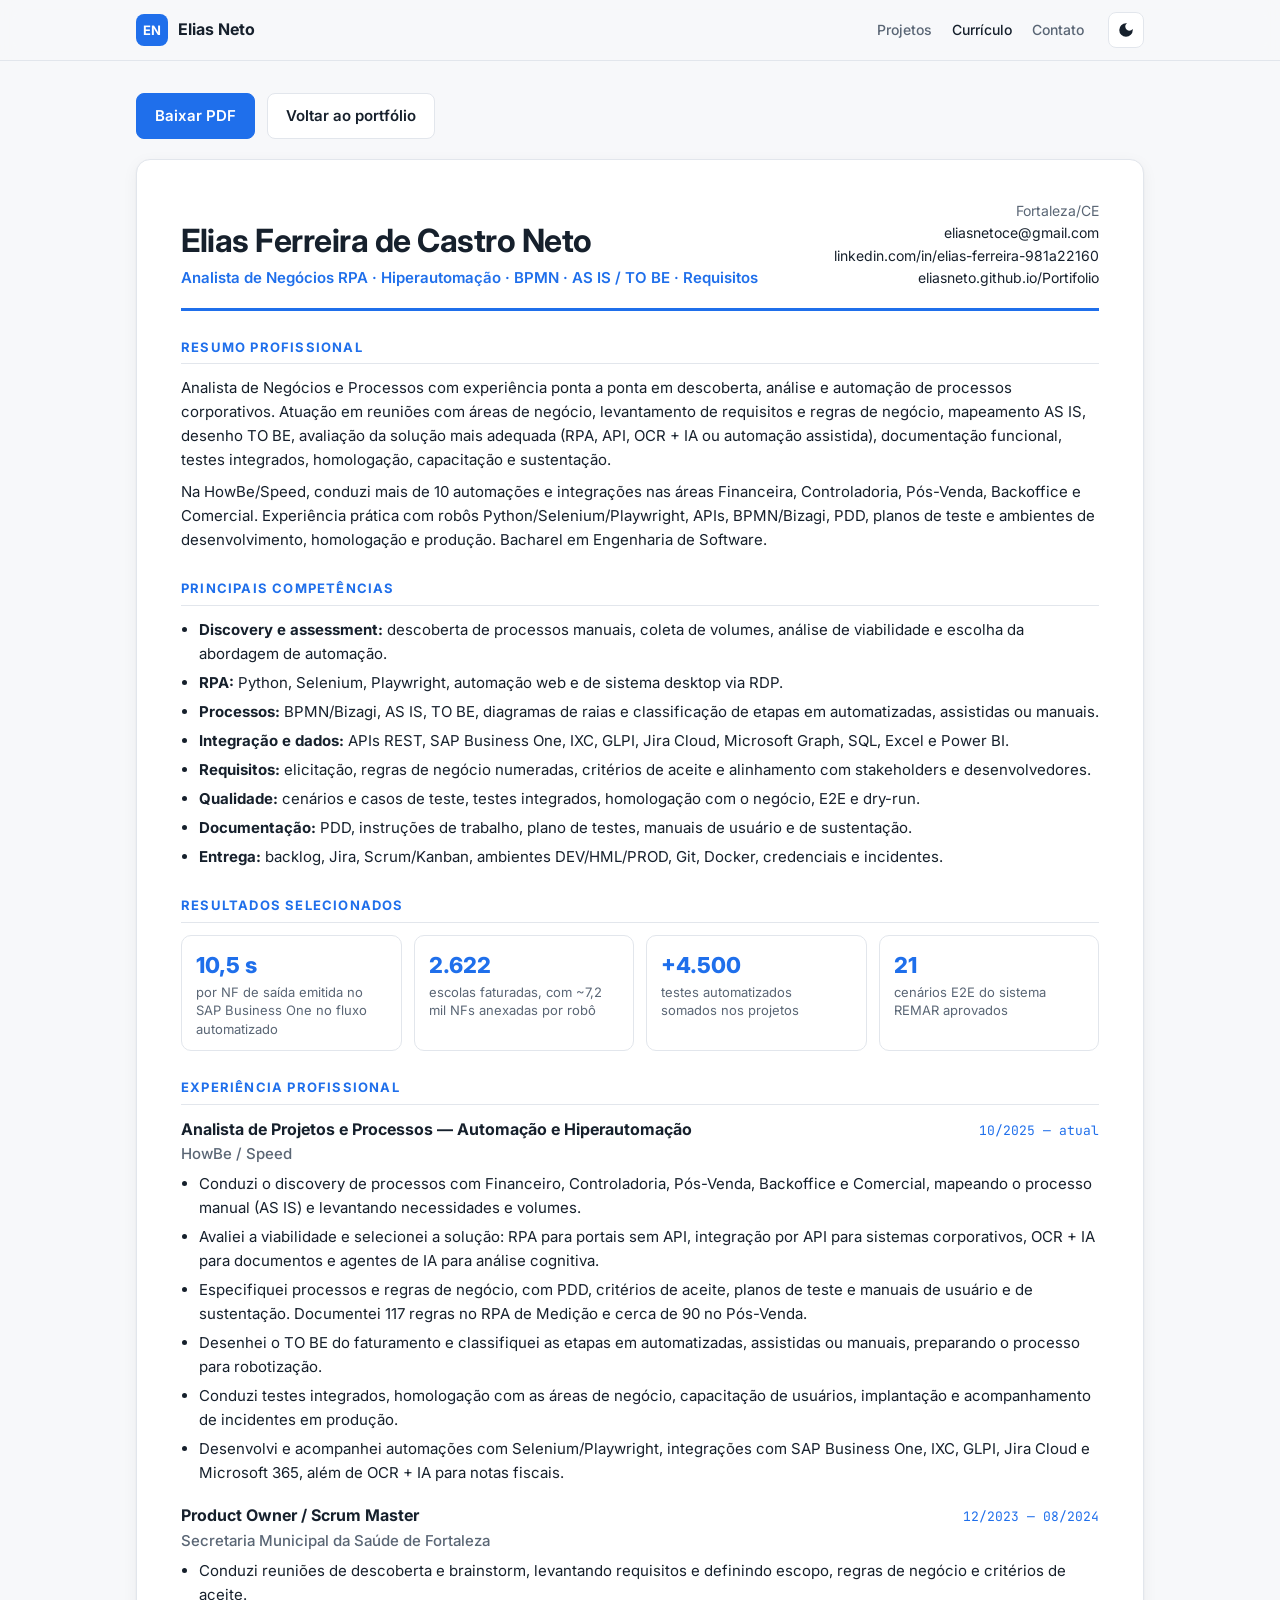
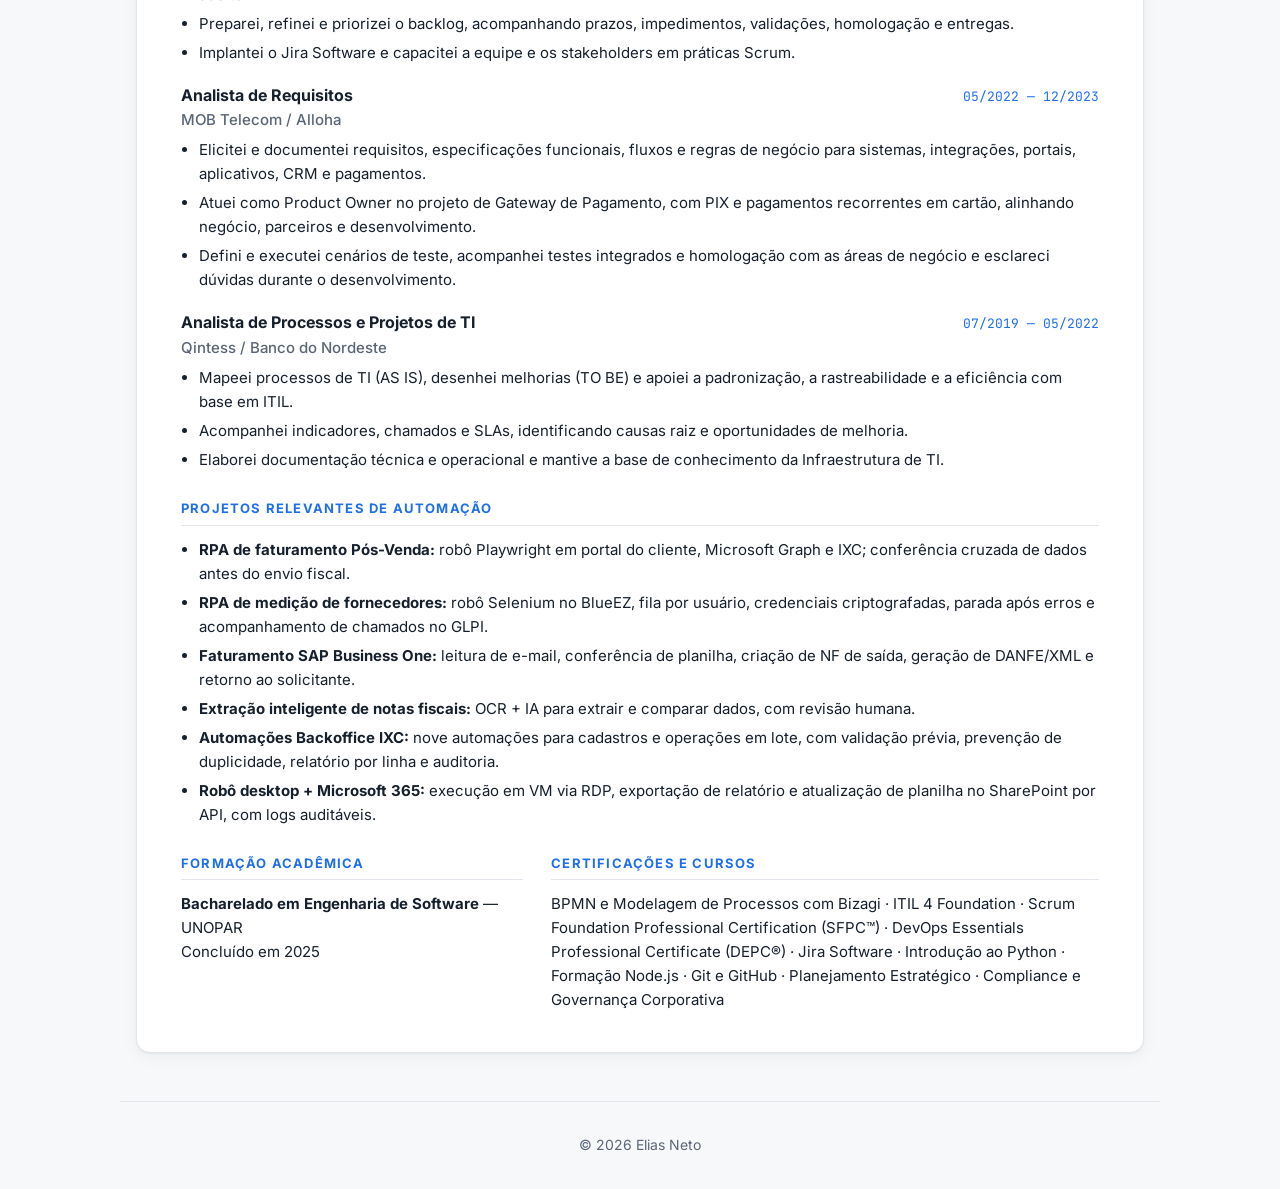
==== curriculo.html @ 833e3485 "feat: página de currículo e PDF para download Versão web do currículo (sem telefone e sem números es" ====
<!doctype html>
<html lang="pt-BR">
<head>
<meta charset="utf-8">
<meta name="viewport" content="width=device-width, initial-scale=1">
<title>Currículo — Elias Neto</title>
<meta name="description" content="Currículo de Elias Ferreira de Castro Neto, Analista de Negócios RPA e Hiperautomação.">
<link rel="preconnect" href="https://fonts.googleapis.com">
<link rel="preconnect" href="https://fonts.gstatic.com" crossorigin>
<link href="https://fonts.googleapis.com/css2?family=Inter:wght@400;500;600;700;800&family=JetBrains+Mono:wght@500&display=swap" rel="stylesheet">
<link rel="stylesheet" href="styles.css">
<link rel="stylesheet" href="curriculo.css">
</head>
<body>

<header class="topbar">
  <div class="wrap topbar-inner">
    <a href="index.html" class="brand"><span class="brand-mark">EN</span> Elias Neto</a>
    <nav class="nav">
      <a href="index.html#projetos">Projetos</a>
      <a href="curriculo.html" aria-current="page">Currículo</a>
      <a href="index.html#contato">Contato</a>
    </nav>
    <button class="theme-toggle" id="themeToggle" aria-label="Alternar tema claro/escuro">
      <svg viewBox="0 0 24 24" width="18" height="18" aria-hidden="true"><path fill="currentColor" d="M12 3a9 9 0 1 0 9 9c0-.46-.04-.92-.1-1.36a5.39 5.39 0 0 1-4.4 2.26 5.4 5.4 0 0 1-3.14-9.8c-.44-.06-.9-.1-1.36-.1Z"/></svg>
    </button>
  </div>
</header>

<main class="wrap cv">

  <div class="cv-actions">
    <a class="btn btn-primary" href="curriculo.pdf" download>Baixar PDF</a>
    <a class="btn" href="index.html">Voltar ao portfólio</a>
  </div>

  <article class="cv-sheet">

    <header class="cv-header">
      <div>
        <h1>Elias Ferreira de Castro Neto</h1>
        <p class="cv-role">Analista de Negócios RPA · Hiperautomação · BPMN · AS IS / TO BE · Requisitos</p>
      </div>
      <ul class="cv-contact">
        <li>Fortaleza/CE</li>
        <li><a href="mailto:eliasnetoce@gmail.com">eliasnetoce@gmail.com</a></li>
        <li><a href="https://www.linkedin.com/in/elias-ferreira-981a22160" target="_blank" rel="noopener">linkedin.com/in/elias-ferreira-981a22160</a></li>
        <li><a href="https://eliasneto.github.io/Portifolio/">eliasneto.github.io/Portifolio</a></li>
      </ul>
    </header>

    <section>
      <h2>Resumo profissional</h2>
      <p>Analista de Negócios e Processos com experiência ponta a ponta em descoberta, análise e automação de processos corporativos. Atuação em reuniões com áreas de negócio, levantamento de requisitos e regras de negócio, mapeamento AS IS, desenho TO BE, avaliação da solução mais adequada (RPA, API, OCR + IA ou automação assistida), documentação funcional, testes integrados, homologação, capacitação e sustentação.</p>
      <p>Na HowBe/Speed, conduzi mais de 10 automações e integrações nas áreas Financeira, Controladoria, Pós-Venda, Backoffice e Comercial. Experiência prática com robôs Python/Selenium/Playwright, APIs, BPMN/Bizagi, PDD, planos de teste e ambientes de desenvolvimento, homologação e produção. Bacharel em Engenharia de Software.</p>
    </section>

    <section>
      <h2>Principais competências</h2>
      <ul class="cv-list">
        <li><b>Discovery e assessment:</b> descoberta de processos manuais, coleta de volumes, análise de viabilidade e escolha da abordagem de automação.</li>
        <li><b>RPA:</b> Python, Selenium, Playwright, automação web e de sistema desktop via RDP.</li>
        <li><b>Processos:</b> BPMN/Bizagi, AS IS, TO BE, diagramas de raias e classificação de etapas em automatizadas, assistidas ou manuais.</li>
        <li><b>Integração e dados:</b> APIs REST, SAP Business One, IXC, GLPI, Jira Cloud, Microsoft Graph, SQL, Excel e Power BI.</li>
        <li><b>Requisitos:</b> elicitação, regras de negócio numeradas, critérios de aceite e alinhamento com stakeholders e desenvolvedores.</li>
        <li><b>Qualidade:</b> cenários e casos de teste, testes integrados, homologação com o negócio, E2E e dry-run.</li>
        <li><b>Documentação:</b> PDD, instruções de trabalho, plano de testes, manuais de usuário e de sustentação.</li>
        <li><b>Entrega:</b> backlog, Jira, Scrum/Kanban, ambientes DEV/HML/PROD, Git, Docker, credenciais e incidentes.</li>
      </ul>
    </section>

    <section>
      <h2>Resultados selecionados</h2>
      <ul class="cv-results">
        <li><strong>10,5 s</strong><span>por NF de saída emitida no SAP Business One no fluxo automatizado</span></li>
        <li><strong>2.622</strong><span>escolas faturadas, com ~7,2 mil NFs anexadas por robô</span></li>
        <li><strong>+4.500</strong><span>testes automatizados somados nos projetos</span></li>
        <li><strong>21</strong><span>cenários E2E do sistema REMAR aprovados</span></li>
      </ul>
    </section>

    <section>
      <h2>Experiência profissional</h2>

      <div class="cv-job">
        <div class="cv-job-head">
          <h3>Analista de Projetos e Processos — Automação e Hiperautomação</h3>
          <span class="when">10/2025 — atual</span>
        </div>
        <p class="where">HowBe / Speed</p>
        <ul class="cv-list">
          <li>Conduzi o discovery de processos com Financeiro, Controladoria, Pós-Venda, Backoffice e Comercial, mapeando o processo manual (AS IS) e levantando necessidades e volumes.</li>
          <li>Avaliei a viabilidade e selecionei a solução: RPA para portais sem API, integração por API para sistemas corporativos, OCR + IA para documentos e agentes de IA para análise cognitiva.</li>
          <li>Especifiquei processos e regras de negócio, com PDD, critérios de aceite, planos de teste e manuais de usuário e de sustentação. Documentei 117 regras no RPA de Medição e cerca de 90 no Pós-Venda.</li>
          <li>Desenhei o TO BE do faturamento e classifiquei as etapas em automatizadas, assistidas ou manuais, preparando o processo para robotização.</li>
          <li>Conduzi testes integrados, homologação com as áreas de negócio, capacitação de usuários, implantação e acompanhamento de incidentes em produção.</li>
          <li>Desenvolvi e acompanhei automações com Selenium/Playwright, integrações com SAP Business One, IXC, GLPI, Jira Cloud e Microsoft 365, além de OCR + IA para notas fiscais.</li>
        </ul>
      </div>

      <div class="cv-job">
        <div class="cv-job-head">
          <h3>Product Owner / Scrum Master</h3>
          <span class="when">12/2023 — 08/2024</span>
        </div>
        <p class="where">Secretaria Municipal da Saúde de Fortaleza</p>
        <ul class="cv-list">
          <li>Conduzi reuniões de descoberta e brainstorm, levantando requisitos e definindo escopo, regras de negócio e critérios de aceite.</li>
          <li>Preparei, refinei e priorizei o backlog, acompanhando prazos, impedimentos, validações, homologação e entregas.</li>
          <li>Implantei o Jira Software e capacitei a equipe e os stakeholders em práticas Scrum.</li>
        </ul>
      </div>

      <div class="cv-job">
        <div class="cv-job-head">
          <h3>Analista de Requisitos</h3>
          <span class="when">05/2022 — 12/2023</span>
        </div>
        <p class="where">MOB Telecom / Alloha</p>
        <ul class="cv-list">
          <li>Elicitei e documentei requisitos, especificações funcionais, fluxos e regras de negócio para sistemas, integrações, portais, aplicativos, CRM e pagamentos.</li>
          <li>Atuei como Product Owner no projeto de Gateway de Pagamento, com PIX e pagamentos recorrentes em cartão, alinhando negócio, parceiros e desenvolvimento.</li>
          <li>Defini e executei cenários de teste, acompanhei testes integrados e homologação com as áreas de negócio e esclareci dúvidas durante o desenvolvimento.</li>
        </ul>
      </div>

      <div class="cv-job">
        <div class="cv-job-head">
          <h3>Analista de Processos e Projetos de TI</h3>
          <span class="when">07/2019 — 05/2022</span>
        </div>
        <p class="where">Qintess / Banco do Nordeste</p>
        <ul class="cv-list">
          <li>Mapeei processos de TI (AS IS), desenhei melhorias (TO BE) e apoiei a padronização, a rastreabilidade e a eficiência com base em ITIL.</li>
          <li>Acompanhei indicadores, chamados e SLAs, identificando causas raiz e oportunidades de melhoria.</li>
          <li>Elaborei documentação técnica e operacional e mantive a base de conhecimento da Infraestrutura de TI.</li>
        </ul>
      </div>
    </section>

    <section>
      <h2>Projetos relevantes de automação</h2>
      <ul class="cv-list">
        <li><b>RPA de faturamento Pós-Venda:</b> robô Playwright em portal do cliente, Microsoft Graph e IXC; conferência cruzada de dados antes do envio fiscal.</li>
        <li><b>RPA de medição de fornecedores:</b> robô Selenium no BlueEZ, fila por usuário, credenciais criptografadas, parada após erros e acompanhamento de chamados no GLPI.</li>
        <li><b>Faturamento SAP Business One:</b> leitura de e-mail, conferência de planilha, criação de NF de saída, geração de DANFE/XML e retorno ao solicitante.</li>
        <li><b>Extração inteligente de notas fiscais:</b> OCR + IA para extrair e comparar dados, com revisão humana.</li>
        <li><b>Automações Backoffice IXC:</b> nove automações para cadastros e operações em lote, com validação prévia, prevenção de duplicidade, relatório por linha e auditoria.</li>
        <li><b>Robô desktop + Microsoft 365:</b> execução em VM via RDP, exportação de relatório e atualização de planilha no SharePoint por API, com logs auditáveis.</li>
      </ul>
    </section>

    <section class="cv-two">
      <div>
        <h2>Formação acadêmica</h2>
        <p><b>Bacharelado em Engenharia de Software</b> — UNOPAR<br>Concluído em 2025</p>
      </div>
      <div>
        <h2>Certificações e cursos</h2>
        <p>BPMN e Modelagem de Processos com Bizagi · ITIL 4 Foundation · Scrum Foundation Professional Certification (SFPC™) · DevOps Essentials Professional Certificate (DEPC®) · Jira Software · Introdução ao Python · Formação Node.js · Git e GitHub · Planejamento Estratégico · Compliance e Governança Corporativa</p>
      </div>
    </section>

  </article>
</main>

<footer class="footer wrap">
  <p>© <span id="ano"></span> Elias Neto</p>
</footer>

<script src="script.js"></script>
</body>
</html>
---- styles.css ----
:root {
  --bg: #f7f8fa;
  --surface: #ffffff;
  --text: #16202c;
  --muted: #5a6675;
  --line: #e2e6ec;
  --accent: #1f6feb;
  --accent-soft: #e7effd;
  --ok: #1a7f4b;
  --ok-soft: #e3f4ea;
  --warn: #9a5b00;
  --warn-soft: #fbefd9;
  --shadow: 0 1px 2px rgba(16, 24, 40, .05), 0 4px 16px rgba(16, 24, 40, .05);
}

@media (prefers-color-scheme: dark) {
  :root:not([data-theme="light"]) {
    --bg: #0e1116;
    --surface: #161b22;
    --text: #e6edf3;
    --muted: #9aa6b4;
    --line: #2a313c;
    --accent: #5b9bff;
    --accent-soft: #16243b;
    --ok: #4cc38a;
    --ok-soft: #12291e;
    --warn: #e3a64a;
    --warn-soft: #2d2213;
    --shadow: none;
  }
}

:root[data-theme="dark"] {
  --bg: #0e1116;
  --surface: #161b22;
  --text: #e6edf3;
  --muted: #9aa6b4;
  --line: #2a313c;
  --accent: #5b9bff;
  --accent-soft: #16243b;
  --ok: #4cc38a;
  --ok-soft: #12291e;
  --warn: #e3a64a;
  --warn-soft: #2d2213;
  --shadow: none;
}

* { box-sizing: border-box; margin: 0; padding: 0; }

html { scroll-behavior: smooth; scroll-padding-top: 72px; }

body {
  font-family: "Inter", system-ui, -apple-system, "Segoe UI", sans-serif;
  background: var(--bg);
  color: var(--text);
  line-height: 1.6;
  -webkit-font-smoothing: antialiased;
}

a { color: var(--accent); text-decoration: none; }

.wrap { max-width: 1040px; margin: 0 auto; padding: 0 16px; }

/* Topo */
.topbar {
  position: sticky; top: 0; z-index: 10;
  background: color-mix(in srgb, var(--bg) 85%, transparent);
  backdrop-filter: blur(10px);
  border-bottom: 1px solid var(--line);
}
.topbar-inner { display: flex; align-items: center; gap: 24px; height: 60px; }
.brand { display: flex; align-items: center; gap: 10px; font-weight: 700; color: var(--text); }
.brand-mark {
  display: grid; place-items: center; width: 32px; height: 32px; border-radius: 8px;
  background: var(--accent); color: #fff; font-size: 13px; letter-spacing: .5px;
}
.nav { display: flex; gap: 20px; margin-left: auto; }
.nav a { color: var(--muted); font-size: 14px; font-weight: 500; }
.nav a:hover { color: var(--text); }
.theme-toggle {
  display: grid; place-items: center; width: 36px; height: 36px;
  border: 1px solid var(--line); border-radius: 8px; background: var(--surface);
  color: var(--text); cursor: pointer;
}

/* Hero */
.hero { padding: 80px 16px 48px; }
.eyebrow {
  font-family: "JetBrains Mono", monospace; font-size: 13px; color: var(--accent);
  letter-spacing: .5px; margin-bottom: 12px;
}
.hero h1 { font-size: clamp(30px, 5vw, 48px); line-height: 1.1; letter-spacing: -1px; font-weight: 800; }
.role { margin-top: 12px; font-size: 18px; color: var(--muted); font-weight: 500; }
.lead { margin-top: 20px; max-width: 680px; font-size: 17px; }
.hero-actions { display: flex; flex-wrap: wrap; gap: 12px; margin-top: 28px; }

.btn {
  display: inline-flex; align-items: center; padding: 10px 18px; border-radius: 8px;
  border: 1px solid var(--line); background: var(--surface); color: var(--text);
  font-weight: 600; font-size: 15px;
}
.btn:hover { border-color: var(--accent); }
.btn-primary { background: var(--accent); border-color: var(--accent); color: #fff; }
.btn-primary:hover { filter: brightness(1.08); }

.stats {
  list-style: none; display: grid; grid-template-columns: repeat(4, 1fr); gap: 16px; margin-top: 56px;
}
.stats li {
  background: var(--surface); border: 1px solid var(--line); border-radius: 12px;
  padding: 18px; box-shadow: var(--shadow);
}
.stats strong { display: block; font-size: 28px; font-weight: 800; color: var(--accent); letter-spacing: -.5px; }
.stats span { font-size: 14px; color: var(--muted); }

/* Seções */
.section { padding: 56px 16px; }
.section-head { margin-bottom: 28px; }
.section-head h2, .contact h2 { font-size: 28px; letter-spacing: -.5px; }
.section-head p { color: var(--muted); margin-top: 6px; max-width: 680px; }

/* Projetos */
.projects { display: grid; gap: 14px; }
.project {
  background: var(--surface); border: 1px solid var(--line); border-radius: 14px;
  box-shadow: var(--shadow); overflow: hidden;
}
.project-head {
  width: 100%; display: flex; align-items: center; gap: 20px; padding: 22px 24px;
  background: none; border: 0; text-align: left; color: inherit; font: inherit; cursor: pointer;
}
.project-head:hover h3 { color: var(--accent); }
.project-title { flex: 1; min-width: 0; }
.project-title h3 { font-size: 19px; margin-top: 8px; transition: color .15s; }
.project-title p { color: var(--muted); font-size: 15px; margin-top: 2px; }
.project-metric { text-align: right; flex-shrink: 0; }
.project-metric strong { display: block; font-size: 24px; font-weight: 800; letter-spacing: -.5px; }
.project-metric span { font-size: 13px; color: var(--muted); }
.chev {
  width: 10px; height: 10px; flex-shrink: 0;
  border-right: 2px solid var(--muted); border-bottom: 2px solid var(--muted);
  transform: rotate(45deg); transition: transform .2s; margin-top: -4px;
}
.project.open .chev { transform: rotate(-135deg); margin-top: 4px; }

.tag {
  display: inline-block; font-size: 12px; font-weight: 600; padding: 2px 10px; border-radius: 999px;
}
.tag-prod { background: var(--ok-soft); color: var(--ok); }
.tag-dev { background: var(--warn-soft); color: var(--warn); }

.project-body { display: none; padding: 0 24px 24px; border-top: 1px solid var(--line); }
.project.open .project-body { display: block; }
.cols { display: grid; grid-template-columns: 1.5fr 1fr; gap: 32px; padding-top: 20px; }
.project-body h4 {
  font-size: 12px; text-transform: uppercase; letter-spacing: 1px; color: var(--muted);
  margin: 18px 0 8px;
}
.project-body h4:first-child { margin-top: 0; }
.project-body p, .project-body li { font-size: 15px; }
.project-body ul:not(.stack) { padding-left: 18px; display: grid; gap: 4px; }
.results li::marker { color: var(--ok); }

.stack { list-style: none; display: flex; flex-wrap: wrap; gap: 6px; }
.stack li {
  font-size: 13px; padding: 3px 10px; border-radius: 6px;
  background: var(--accent-soft); color: var(--accent); font-weight: 500;
}

/* Experiência */
.timeline { list-style: none; border-left: 2px solid var(--line); margin-left: 6px; }
.timeline li { position: relative; padding: 0 0 28px 28px; }
.timeline li::before {
  content: ""; position: absolute; left: -7px; top: 6px; width: 12px; height: 12px;
  border-radius: 50%; background: var(--surface); border: 2px solid var(--accent);
}
.when { font-family: "JetBrains Mono", monospace; font-size: 13px; color: var(--accent); }
.timeline h3 { font-size: 17px; margin-top: 2px; }
.where { color: var(--muted); font-weight: 500; font-size: 15px; }
.timeline p:last-child { margin-top: 4px; font-size: 15px; }

/* Competências */
.skills { display: grid; grid-template-columns: repeat(4, 1fr); gap: 14px; }
.skill-card {
  background: var(--surface); border: 1px solid var(--line); border-radius: 12px;
  padding: 18px; box-shadow: var(--shadow);
}
.skill-card h3 { font-size: 15px; margin-bottom: 12px; }
.edu { margin-top: 20px; color: var(--muted); }

/* Contato */
.contact { text-align: center; }
.contact p { color: var(--muted); margin-top: 6px; }
.contact .hero-actions { justify-content: center; }

.footer { padding: 32px 16px; border-top: 1px solid var(--line); color: var(--muted); font-size: 14px; text-align: center; }

/* Responsivo */
@media (max-width: 860px) {
  .stats, .skills { grid-template-columns: repeat(2, 1fr); }
  .cols { grid-template-columns: 1fr; gap: 8px; }
}
@media (max-width: 600px) {
  .nav { display: none; }
  .theme-toggle { margin-left: auto; }
  .hero { padding-top: 48px; }
  .stats, .skills { grid-template-columns: 1fr; }
  .project-head { padding: 18px 16px; gap: 12px; flex-wrap: wrap; }
  .project-title { flex-basis: 100%; }
  .project-metric { text-align: left; }
  .chev { margin-left: auto; }
  .project-body { padding: 0 16px 20px; }
}
---- curriculo.css ----
/* Página do currículo (usa os tokens de styles.css) */
.nav a[aria-current="page"] { color: var(--text); }

.cv { padding-top: 32px; padding-bottom: 48px; }
.cv-actions { display: flex; flex-wrap: wrap; gap: 12px; margin-bottom: 20px; }

.cv-sheet {
  background: var(--surface); border: 1px solid var(--line); border-radius: 14px;
  box-shadow: var(--shadow); padding: 40px 44px;
}

.cv-header {
  display: flex; justify-content: space-between; align-items: flex-end; gap: 24px;
  padding-bottom: 18px; border-bottom: 3px solid var(--accent);
}
.cv-header h1 { font-size: clamp(24px, 4vw, 32px); letter-spacing: -.5px; line-height: 1.15; }
.cv-role { color: var(--accent); font-weight: 600; margin-top: 6px; }
.cv-contact { list-style: none; text-align: right; font-size: 14px; color: var(--muted); }
.cv-contact a { color: var(--text); }

.cv-sheet section { margin-top: 26px; }
.cv-sheet h2 {
  font-size: 13px; text-transform: uppercase; letter-spacing: 1.2px; color: var(--accent);
  padding-bottom: 6px; margin-bottom: 12px; border-bottom: 1px solid var(--line);
}
.cv-sheet p { font-size: 15px; }
.cv-sheet p + p { margin-top: 8px; }

.cv-list { padding-left: 18px; display: grid; gap: 5px; font-size: 15px; }

.cv-results { list-style: none; display: grid; grid-template-columns: repeat(4, 1fr); gap: 12px; }
.cv-results li { border: 1px solid var(--line); border-radius: 10px; padding: 12px 14px; }
.cv-results strong { display: block; font-size: 22px; font-weight: 800; color: var(--accent); }
.cv-results span { font-size: 13px; color: var(--muted); line-height: 1.4; display: block; }

.cv-job + .cv-job { margin-top: 18px; }
.cv-job-head { display: flex; justify-content: space-between; align-items: baseline; gap: 16px; }
.cv-job h3 { font-size: 16px; }
.cv-job .when { white-space: nowrap; }
.cv-job .where { color: var(--muted); font-weight: 500; margin-bottom: 6px; }

.cv-two { display: grid; grid-template-columns: 1fr 1.6fr; gap: 28px; }

@media (max-width: 760px) {
  .cv-sheet { padding: 24px 18px; }
  .cv-header { flex-direction: column; align-items: flex-start; }
  .cv-contact { text-align: left; }
  .cv-results { grid-template-columns: repeat(2, 1fr); }
  .cv-job-head { flex-direction: column; gap: 0; }
  .cv-two { grid-template-columns: 1fr; gap: 0; }
}

/* Impressão / PDF: só a folha, em A4, sempre no tema claro */
@media print {
  @page { size: A4; margin: 12mm 13mm; }
  :root, :root[data-theme="dark"] {
    --bg: #fff; --surface: #fff; --text: #16202c; --muted: #4d5966;
    --line: #d9dee5; --accent: #1f5fc4; --shadow: none;
  }
  body { background: #fff; -webkit-print-color-adjust: exact; print-color-adjust: exact; }
  .topbar, .cv-actions, .footer { display: none; }
  .cv { padding: 0; max-width: none; }
  .cv-sheet { border: 0; border-radius: 0; padding: 0; }
  .cv-sheet section { margin-top: 14px; }
  .cv-sheet h2 { font-size: 10.5px; margin-bottom: 7px; padding-bottom: 3px; }
  .cv-header { flex-direction: row; align-items: flex-end; padding-bottom: 10px; }
  .cv-header h1 { font-size: 22px; }
  .cv-role { font-size: 11.5px; }
  .cv-contact { text-align: right; font-size: 10px; }
  .cv-sheet p, .cv-list { font-size: 10.5px; line-height: 1.5; }
  .cv-list { gap: 2px; }
  .cv-results { grid-template-columns: repeat(4, 1fr); gap: 8px; }
  .cv-results li { padding: 7px 9px; }
  .cv-results strong { font-size: 16px; }
  .cv-results span { font-size: 9.5px; }
  .cv-job + .cv-job { margin-top: 10px; }
  .cv-job-head { flex-direction: row; }
  .cv-job h3 { font-size: 11.5px; }
  .cv-job .when { font-size: 10px; }
  .cv-job .where { font-size: 10.5px; margin-bottom: 3px; }
  .cv-two { grid-template-columns: 1fr 1.6fr; gap: 20px; }
  .cv-job, .cv-results li, .cv-two > div { break-inside: avoid; }
  .cv-sheet h2 { break-after: avoid; }
  a { color: inherit; }
}
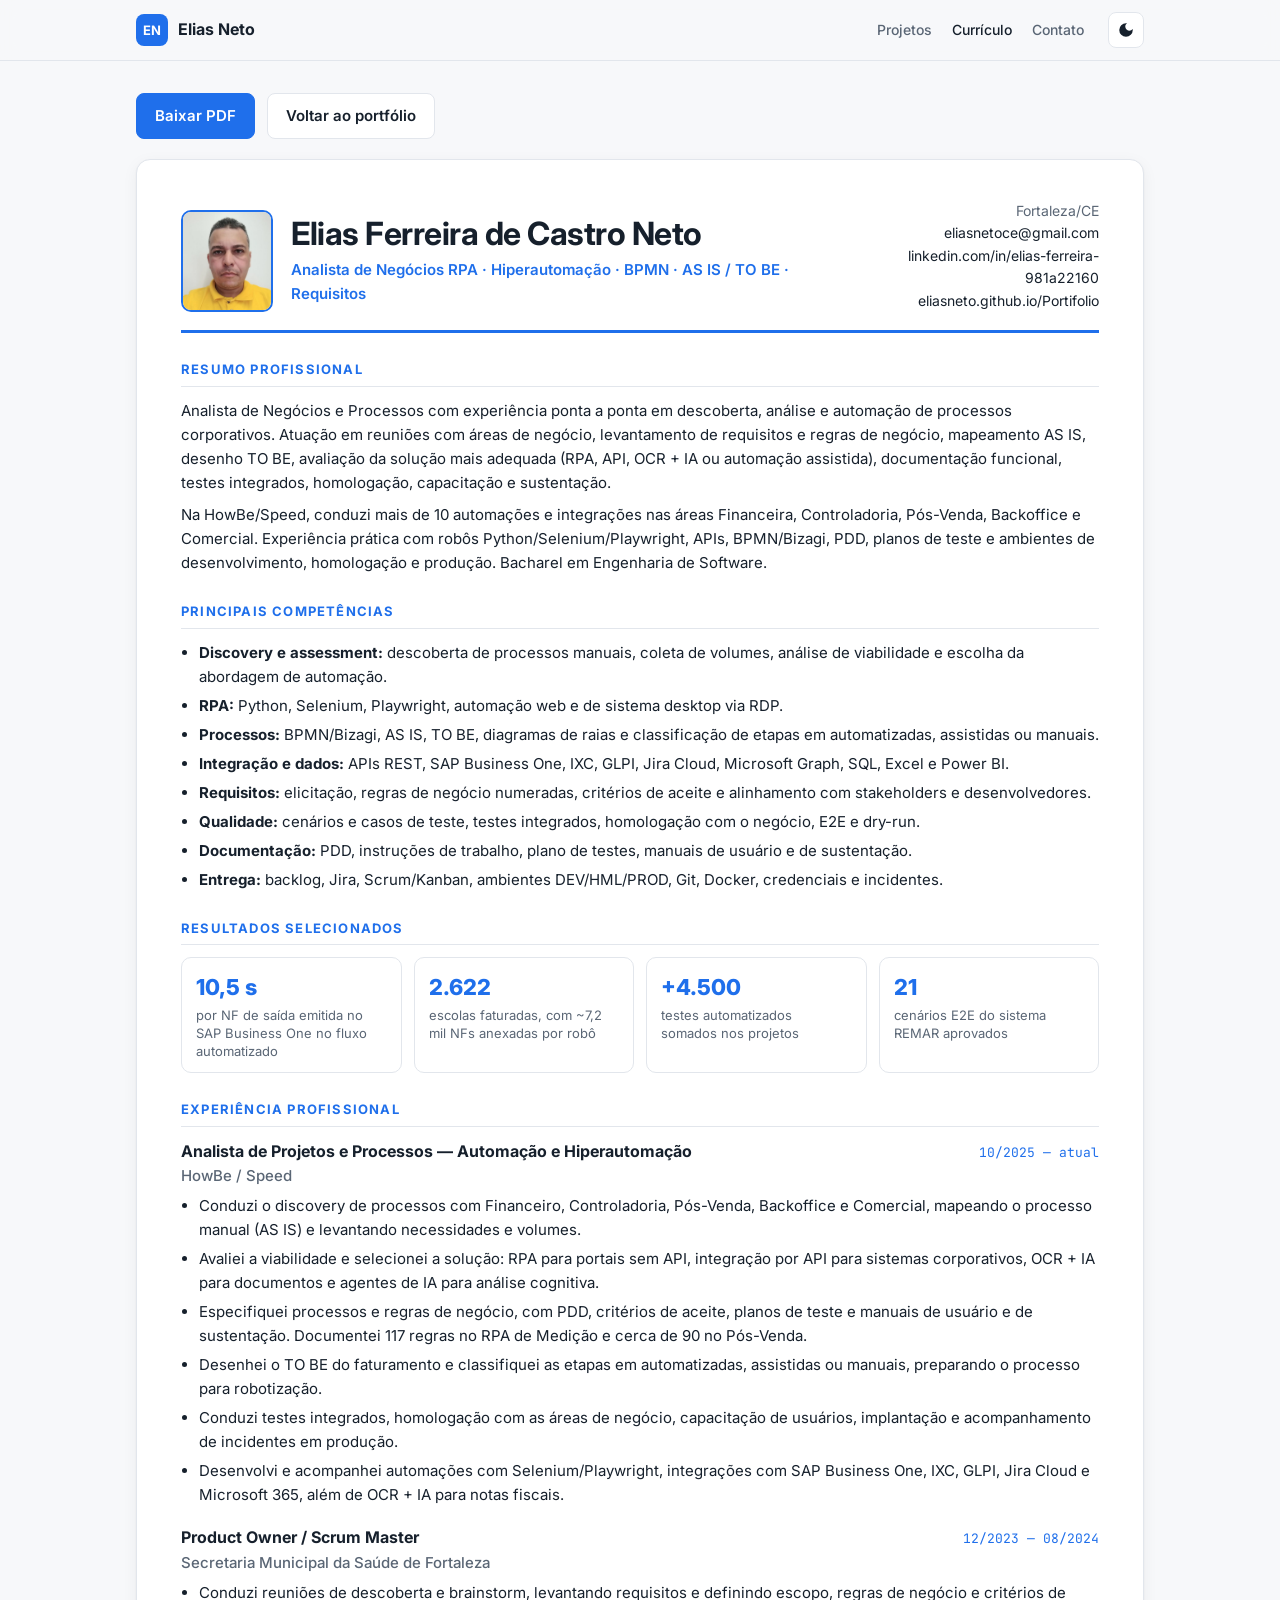
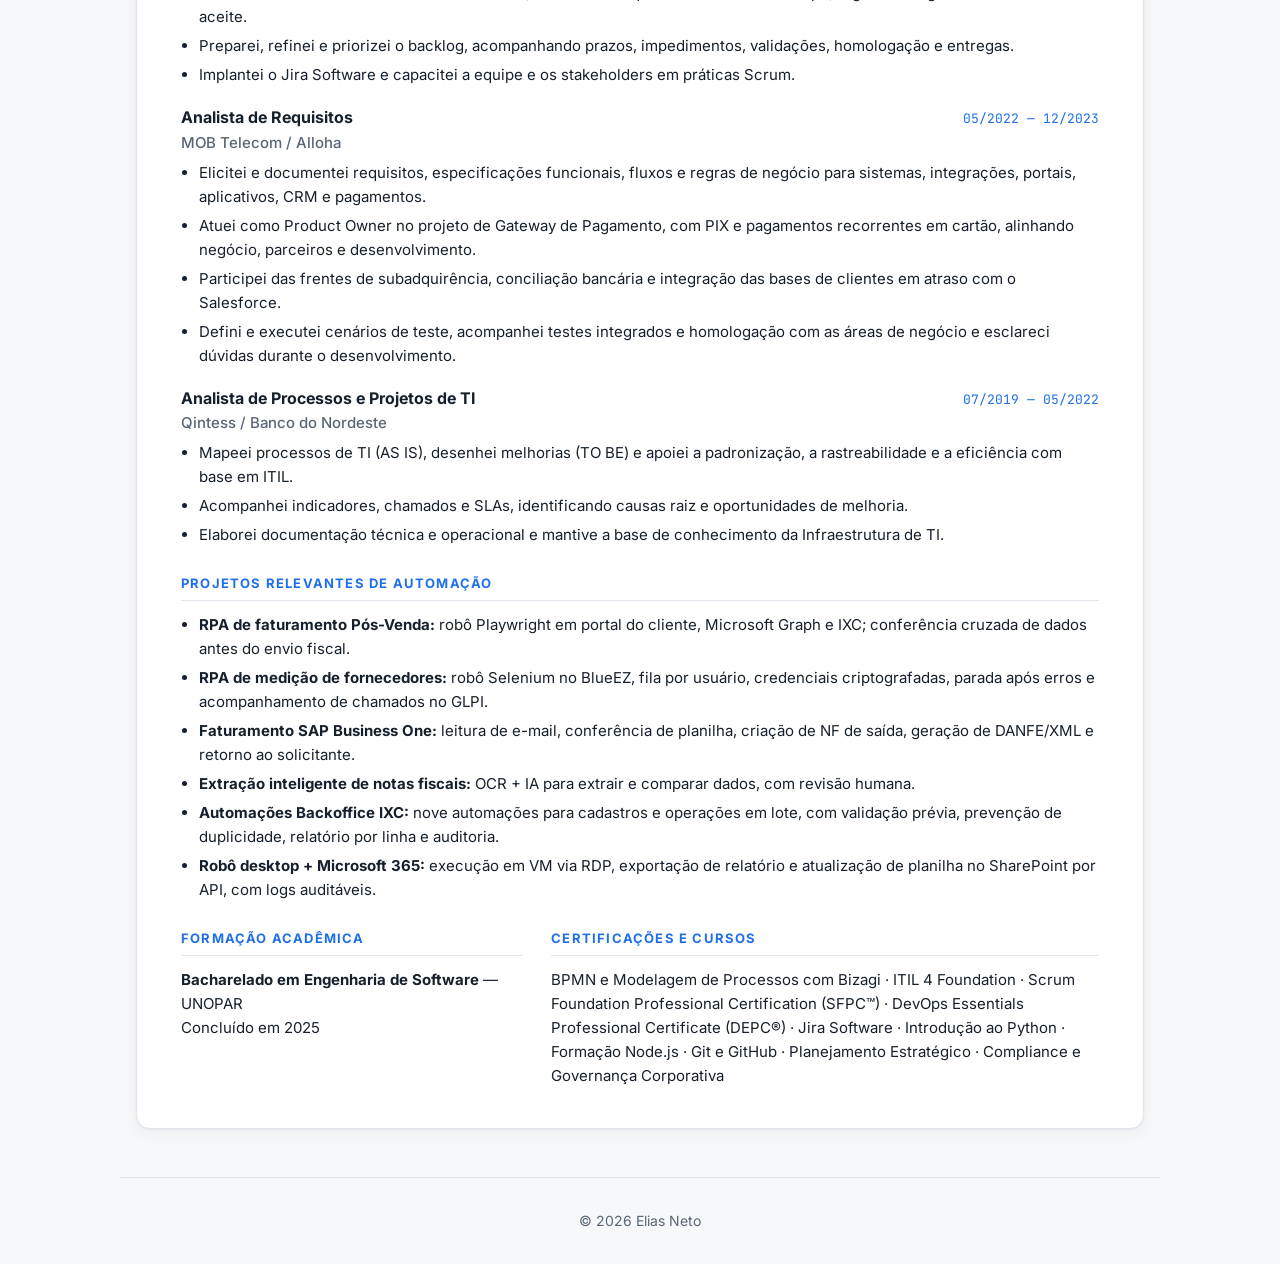
==== commit 4d2545f9: "feat: foto, Integration Hub, frentes financeiras da MOB e estudos - Foto no topo e no currículo (pág" ====
--- a/curriculo.html
+++ b/curriculo.html
@@ -8,8 +8,8 @@
 <link rel="preconnect" href="https://fonts.googleapis.com">
 <link rel="preconnect" href="https://fonts.gstatic.com" crossorigin>
 <link href="https://fonts.googleapis.com/css2?family=Inter:wght@400;500;600;700;800&family=JetBrains+Mono:wght@500&display=swap" rel="stylesheet">
-<link rel="stylesheet" href="styles.css">
-<link rel="stylesheet" href="curriculo.css">
+<link rel="stylesheet" href="styles.css?v=202611171705">
+<link rel="stylesheet" href="curriculo.css?v=202611171705">
 </head>
 <body>
 
@@ -37,9 +37,12 @@
   <article class="cv-sheet">
 
     <header class="cv-header">
-      <div>
-        <h1>Elias Ferreira de Castro Neto</h1>
-        <p class="cv-role">Analista de Negócios RPA · Hiperautomação · BPMN · AS IS / TO BE · Requisitos</p>
+      <div class="cv-header-left">
+        <img class="cv-photo" src="foto.jpg" alt="Foto de Elias Ferreira de Castro Neto">
+        <div>
+          <h1>Elias Ferreira de Castro Neto</h1>
+          <p class="cv-role">Analista de Negócios RPA · Hiperautomação · BPMN · AS IS / TO BE · Requisitos</p>
+        </div>
       </div>
       <ul class="cv-contact">
         <li>Fortaleza/CE</li>
@@ -120,6 +123,7 @@
         <ul class="cv-list">
           <li>Elicitei e documentei requisitos, especificações funcionais, fluxos e regras de negócio para sistemas, integrações, portais, aplicativos, CRM e pagamentos.</li>
           <li>Atuei como Product Owner no projeto de Gateway de Pagamento, com PIX e pagamentos recorrentes em cartão, alinhando negócio, parceiros e desenvolvimento.</li>
+          <li>Participei das frentes de subadquirência, conciliação bancária e integração das bases de clientes em atraso com o Salesforce.</li>
           <li>Defini e executei cenários de teste, acompanhei testes integrados e homologação com as áreas de negócio e esclareci dúvidas durante o desenvolvimento.</li>
         </ul>
       </div>
@@ -168,6 +172,6 @@
   <p>© <span id="ano"></span> Elias Neto</p>
 </footer>
 
-<script src="script.js"></script>
+<script src="script.js?v=202611171705"></script>
 </body>
 </html>
--- a/styles.css
+++ b/styles.css
@@ -103,15 +103,17 @@
 .btn-primary { background: var(--accent); border-color: var(--accent); color: #fff; }
 .btn-primary:hover { filter: brightness(1.08); }
 
-.stats {
-  list-style: none; display: grid; grid-template-columns: repeat(4, 1fr); gap: 16px; margin-top: 56px;
-}
-.stats li {
+.roles-label {
+  margin-top: 56px; margin-bottom: 14px; font-size: 13px; font-weight: 600;
+  text-transform: uppercase; letter-spacing: 1px; color: var(--muted);
+}
+.roles { list-style: none; display: grid; grid-template-columns: repeat(3, 1fr); gap: 16px; }
+.roles li {
   background: var(--surface); border: 1px solid var(--line); border-radius: 12px;
-  padding: 18px; box-shadow: var(--shadow);
-}
-.stats strong { display: block; font-size: 28px; font-weight: 800; color: var(--accent); letter-spacing: -.5px; }
-.stats span { font-size: 14px; color: var(--muted); }
+  padding: 18px 20px; box-shadow: var(--shadow); border-top: 3px solid var(--accent);
+}
+.roles h3 { font-size: 17px; color: var(--accent); letter-spacing: -.2px; }
+.roles p { font-size: 14px; color: var(--muted); margin-top: 6px; line-height: 1.5; }
 
 /* Seções */
 .section { padding: 56px 16px; }
@@ -148,6 +150,7 @@
 }
 .tag-prod { background: var(--ok-soft); color: var(--ok); }
 .tag-dev { background: var(--warn-soft); color: var(--warn); }
+.tag-po { background: var(--accent-soft); color: var(--accent); }
 
 .project-body { display: none; padding: 0 24px 24px; border-top: 1px solid var(--line); }
 .project.open .project-body { display: block; }
@@ -167,6 +170,25 @@
   background: var(--accent-soft); color: var(--accent); font-weight: 500;
 }
 
+/* Como atuo como PO */
+.po-role {
+  background: var(--surface); border: 1px solid var(--line); border-radius: 14px;
+  box-shadow: var(--shadow); padding: 24px; margin-bottom: 18px;
+}
+.po-role > h3 { font-size: 17px; margin-bottom: 16px; }
+.po-steps { list-style: none; display: grid; grid-template-columns: repeat(3, 1fr); gap: 20px 24px; }
+.po-steps li { position: relative; padding-left: 42px; }
+.po-num {
+  position: absolute; left: 0; top: 0; width: 30px; height: 30px; border-radius: 50%;
+  display: grid; place-items: center; font-size: 14px; font-weight: 700;
+  background: var(--accent-soft); color: var(--accent);
+}
+.po-steps h4 { font-size: 15px; margin-top: 4px; }
+.po-steps p { font-size: 14px; color: var(--muted); margin-top: 2px; }
+
+@media (max-width: 860px) { .po-steps { grid-template-columns: repeat(2, 1fr); } }
+@media (max-width: 600px) { .po-steps { grid-template-columns: 1fr; } .po-role { padding: 18px 16px; } }
+
 /* Experiência */
 .timeline { list-style: none; border-left: 2px solid var(--line); margin-left: 6px; }
 .timeline li { position: relative; padding: 0 0 28px 28px; }
@@ -197,17 +219,71 @@
 
 /* Responsivo */
 @media (max-width: 860px) {
-  .stats, .skills { grid-template-columns: repeat(2, 1fr); }
+  .roles, .skills { grid-template-columns: repeat(2, 1fr); }
   .cols { grid-template-columns: 1fr; gap: 8px; }
 }
 @media (max-width: 600px) {
   .nav { display: none; }
   .theme-toggle { margin-left: auto; }
   .hero { padding-top: 48px; }
-  .stats, .skills { grid-template-columns: 1fr; }
+  .roles, .skills { grid-template-columns: 1fr; }
   .project-head { padding: 18px 16px; gap: 12px; flex-wrap: wrap; }
   .project-title { flex-basis: 100%; }
   .project-metric { text-align: left; }
   .chev { margin-left: auto; }
   .project-body { padding: 0 16px 20px; }
 }
+
+/* Sobre */
+.about { max-width: 760px; display: grid; gap: 12px; font-size: 16px; }
+.sub-head { font-size: 15px; text-transform: uppercase; letter-spacing: 1px; color: var(--muted); margin: 32px 0 14px; }
+.flow { list-style: none; display: flex; flex-wrap: wrap; gap: 8px; counter-reset: passo; }
+.flow li {
+  counter-increment: passo; display: flex; align-items: center; gap: 8px;
+  background: var(--surface); border: 1px solid var(--line); border-radius: 999px;
+  padding: 6px 14px 6px 6px; font-size: 14px; font-weight: 600;
+}
+.flow li::before {
+  content: counter(passo); display: grid; place-items: center; width: 24px; height: 24px;
+  border-radius: 50%; background: var(--accent); color: #fff; font-size: 12px;
+}
+.diffs { list-style: none; display: grid; grid-template-columns: repeat(3, 1fr); gap: 14px; }
+.diffs li {
+  background: var(--surface); border: 1px solid var(--line); border-radius: 12px;
+  padding: 16px 18px; box-shadow: var(--shadow); border-left: 3px solid var(--accent);
+}
+.diffs h4 { font-size: 15px; }
+.diffs p { font-size: 14px; color: var(--muted); margin-top: 4px; line-height: 1.5; }
+
+/* Competências com 6 cards e domínios */
+.skills-6 { grid-template-columns: repeat(3, 1fr); }
+.domains li { font-size: 14px; padding: 5px 12px; }
+
+@media (max-width: 860px) { .diffs, .skills-6 { grid-template-columns: repeat(2, 1fr); } }
+@media (max-width: 600px) { .diffs, .skills-6 { grid-template-columns: 1fr; } }
+
+/* Foto no topo */
+.hero-grid { display: grid; grid-template-columns: 1fr auto; gap: 40px; align-items: center; }
+.hero-photo {
+  width: 200px; height: 222px; object-fit: cover; border-radius: 18px;
+  border: 3px solid var(--accent); box-shadow: 0 0 0 6px var(--accent-soft);
+}
+@media (max-width: 760px) {
+  .hero-grid { grid-template-columns: 1fr; gap: 24px; }
+  .hero-photo { order: -1; width: 128px; height: 142px; }
+}
+
+/* Estudos em andamento */
+.studies { list-style: none; display: grid; grid-template-columns: repeat(3, 1fr); gap: 14px; }
+.studies li {
+  border: 1px dashed var(--line); border-radius: 12px; padding: 16px 18px; background: transparent;
+}
+.studies h3 { font-size: 15px; }
+.studies h3::before {
+  content: "Estudo"; display: inline-block; margin-right: 8px; padding: 1px 8px; border-radius: 999px;
+  font-size: 11px; font-weight: 600; vertical-align: 2px;
+  background: var(--warn-soft); color: var(--warn);
+}
+.studies p { font-size: 14px; color: var(--muted); margin-top: 4px; line-height: 1.5; }
+@media (max-width: 860px) { .studies { grid-template-columns: repeat(2, 1fr); } }
+@media (max-width: 600px) { .studies { grid-template-columns: 1fr; } }
--- a/curriculo.css
+++ b/curriculo.css
@@ -83,3 +83,6 @@
   .cv-sheet h2 { break-after: avoid; }
   a { color: inherit; }
 }
+.cv-photo { width: 92px; height: 102px; object-fit: cover; border-radius: 10px; border: 2px solid var(--accent); }
+.cv-header-left { display: flex; gap: 18px; align-items: center; }
+@media print { .cv-photo { width: 70px; height: 78px; } }
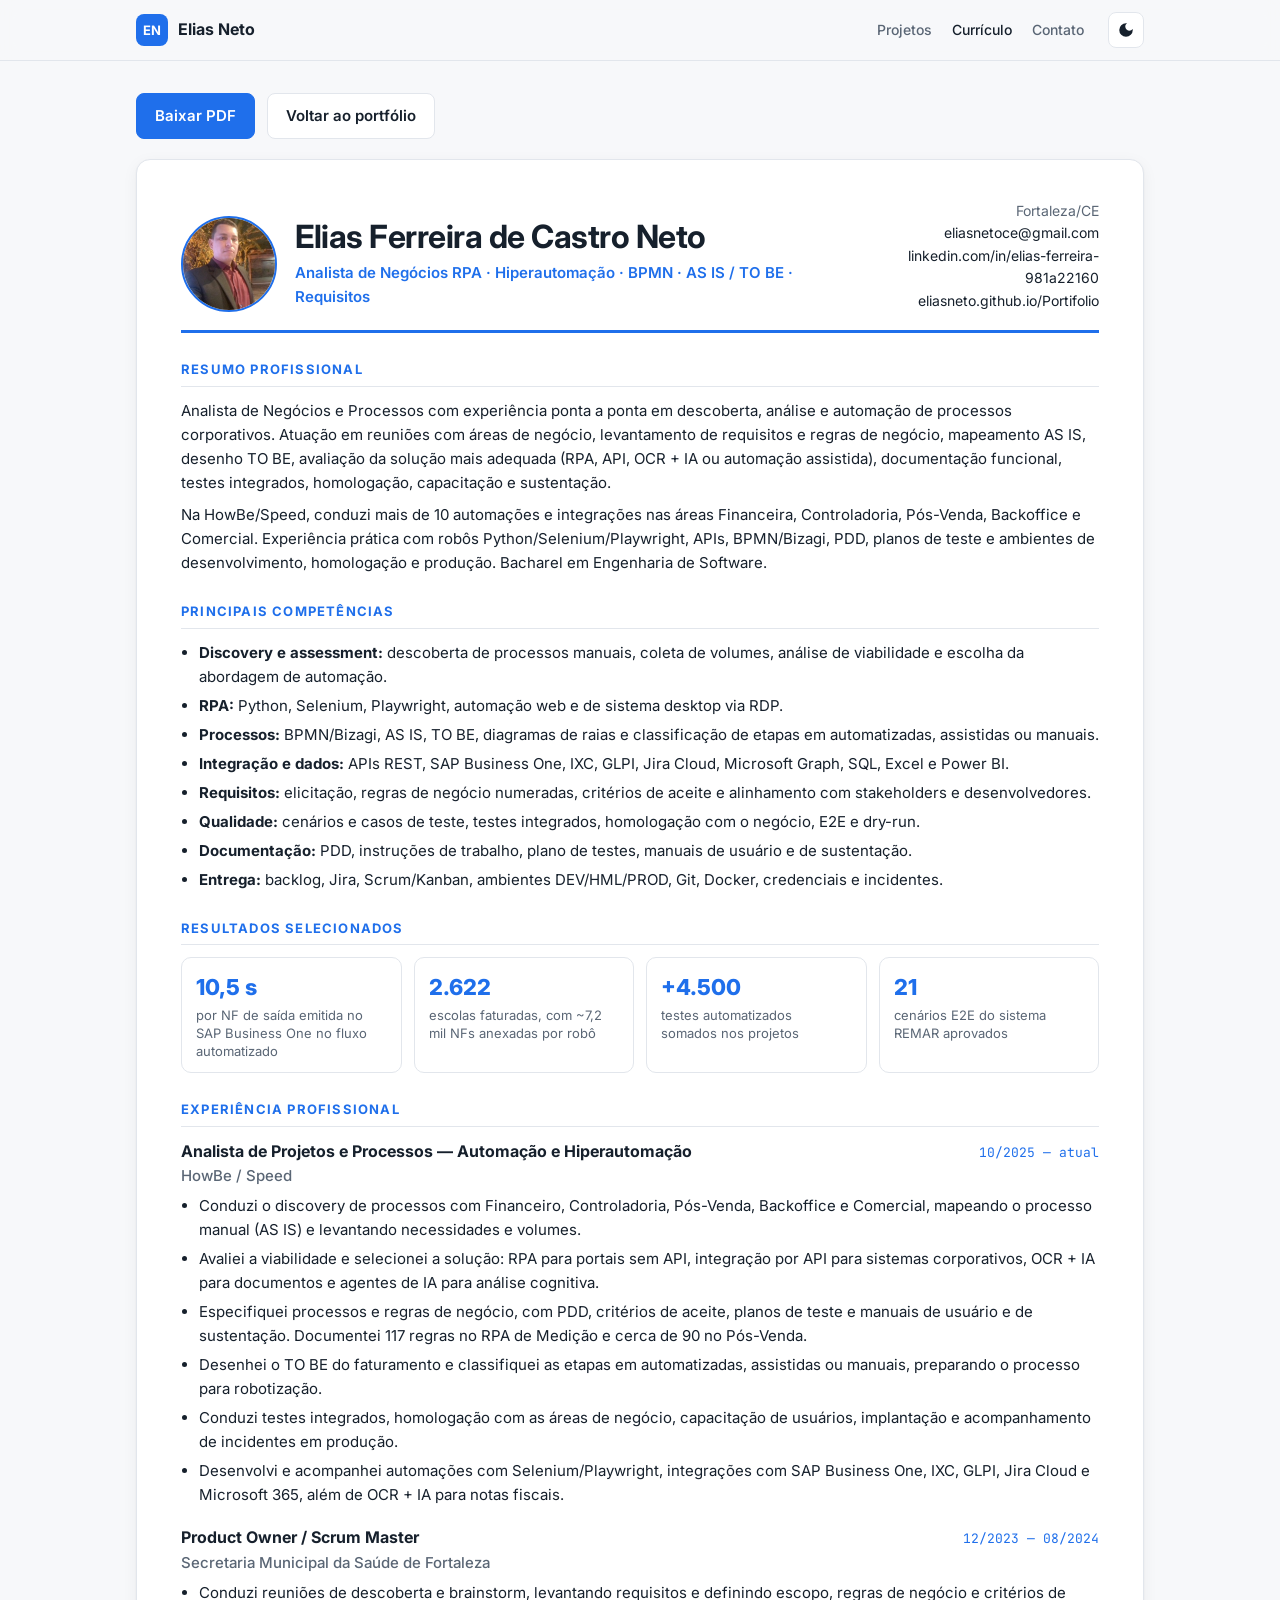
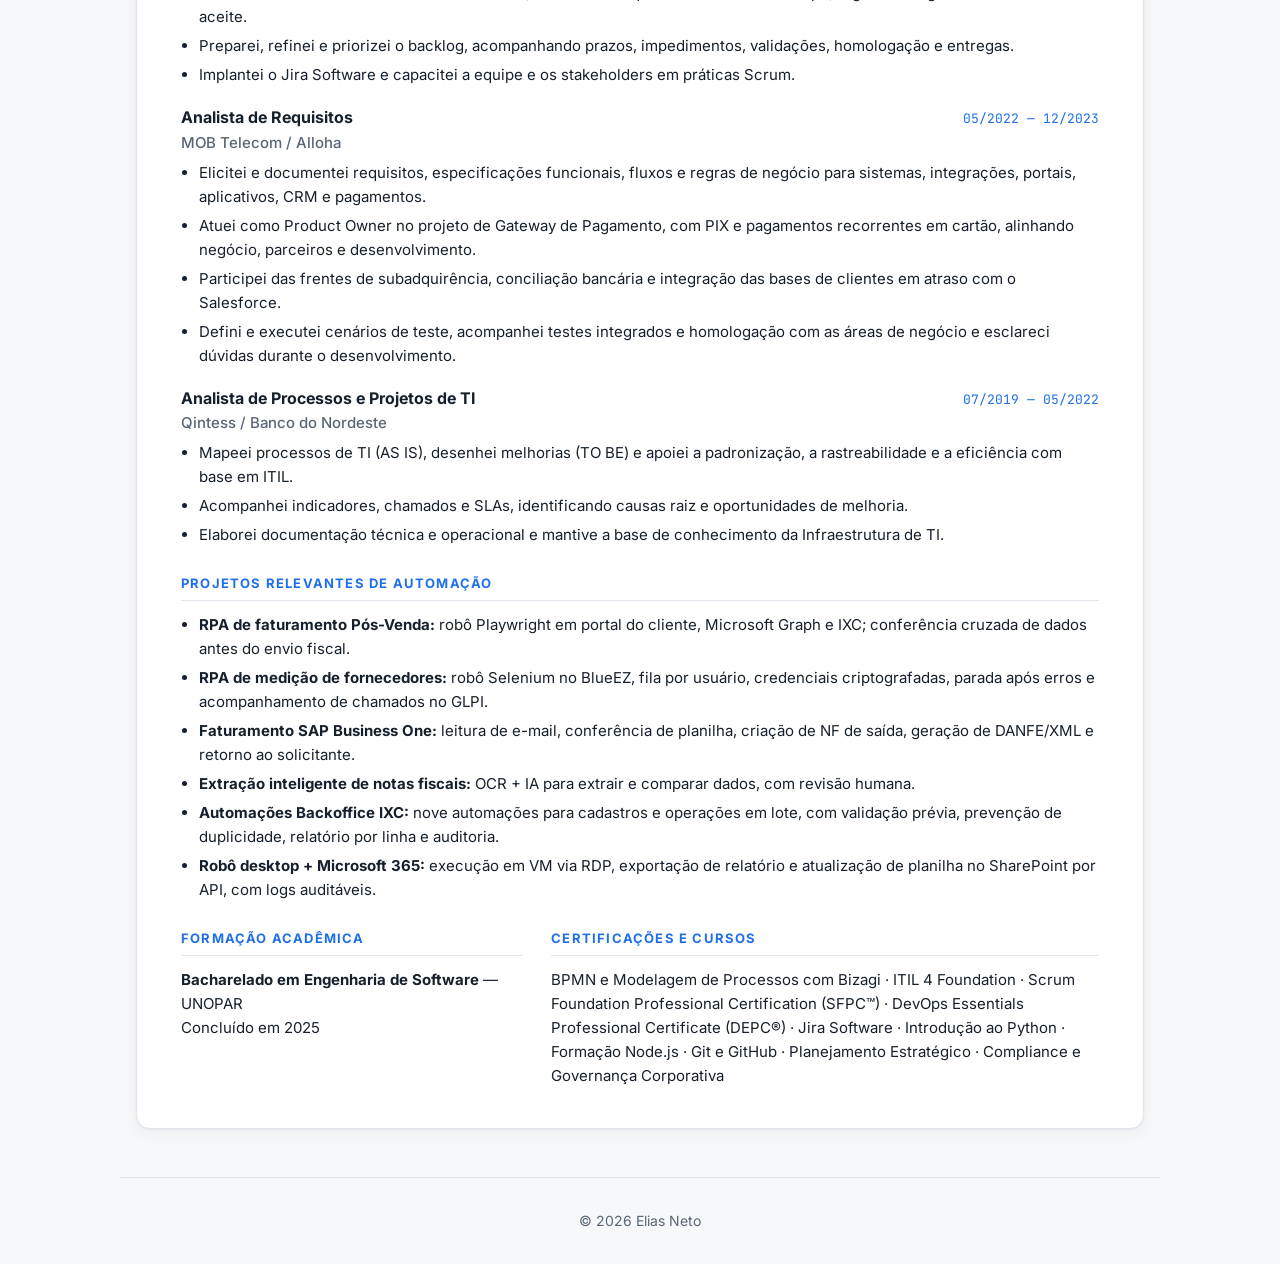
==== commit 1cb4bb50: "feat: nova foto redonda no topo e no currículo Co-Authored-By: Claude Opus 5.5 <noreply@anthropic.co" ====
--- a/curriculo.html
+++ b/curriculo.html
@@ -8,8 +8,8 @@
 <link rel="preconnect" href="https://fonts.googleapis.com">
 <link rel="preconnect" href="https://fonts.gstatic.com" crossorigin>
 <link href="https://fonts.googleapis.com/css2?family=Inter:wght@400;500;600;700;800&family=JetBrains+Mono:wght@500&display=swap" rel="stylesheet">
-<link rel="stylesheet" href="styles.css?v=202611171705">
-<link rel="stylesheet" href="curriculo.css?v=202611171705">
+<link rel="stylesheet" href="styles.css?v=202611171708">
+<link rel="stylesheet" href="curriculo.css?v=202611171708">
 </head>
 <body>
 
@@ -172,6 +172,6 @@
   <p>© <span id="ano"></span> Elias Neto</p>
 </footer>
 
-<script src="script.js?v=202611171705"></script>
+<script src="script.js?v=202611171708"></script>
 </body>
 </html>
--- a/styles.css
+++ b/styles.css
@@ -287,3 +287,7 @@
 .studies p { font-size: 14px; color: var(--muted); margin-top: 4px; line-height: 1.5; }
 @media (max-width: 860px) { .studies { grid-template-columns: repeat(2, 1fr); } }
 @media (max-width: 600px) { .studies { grid-template-columns: 1fr; } }
+
+/* Foto redonda */
+.hero-photo { width: 220px; height: 220px; border-radius: 50%; }
+@media (max-width: 760px) { .hero-photo { width: 140px; height: 140px; } }
--- a/curriculo.css
+++ b/curriculo.css
@@ -86,3 +86,5 @@
 .cv-photo { width: 92px; height: 102px; object-fit: cover; border-radius: 10px; border: 2px solid var(--accent); }
 .cv-header-left { display: flex; gap: 18px; align-items: center; }
 @media print { .cv-photo { width: 70px; height: 78px; } }
+.cv-photo { width: 96px; height: 96px; border-radius: 50%; }
+@media print { .cv-photo { width: 76px; height: 76px; } }
